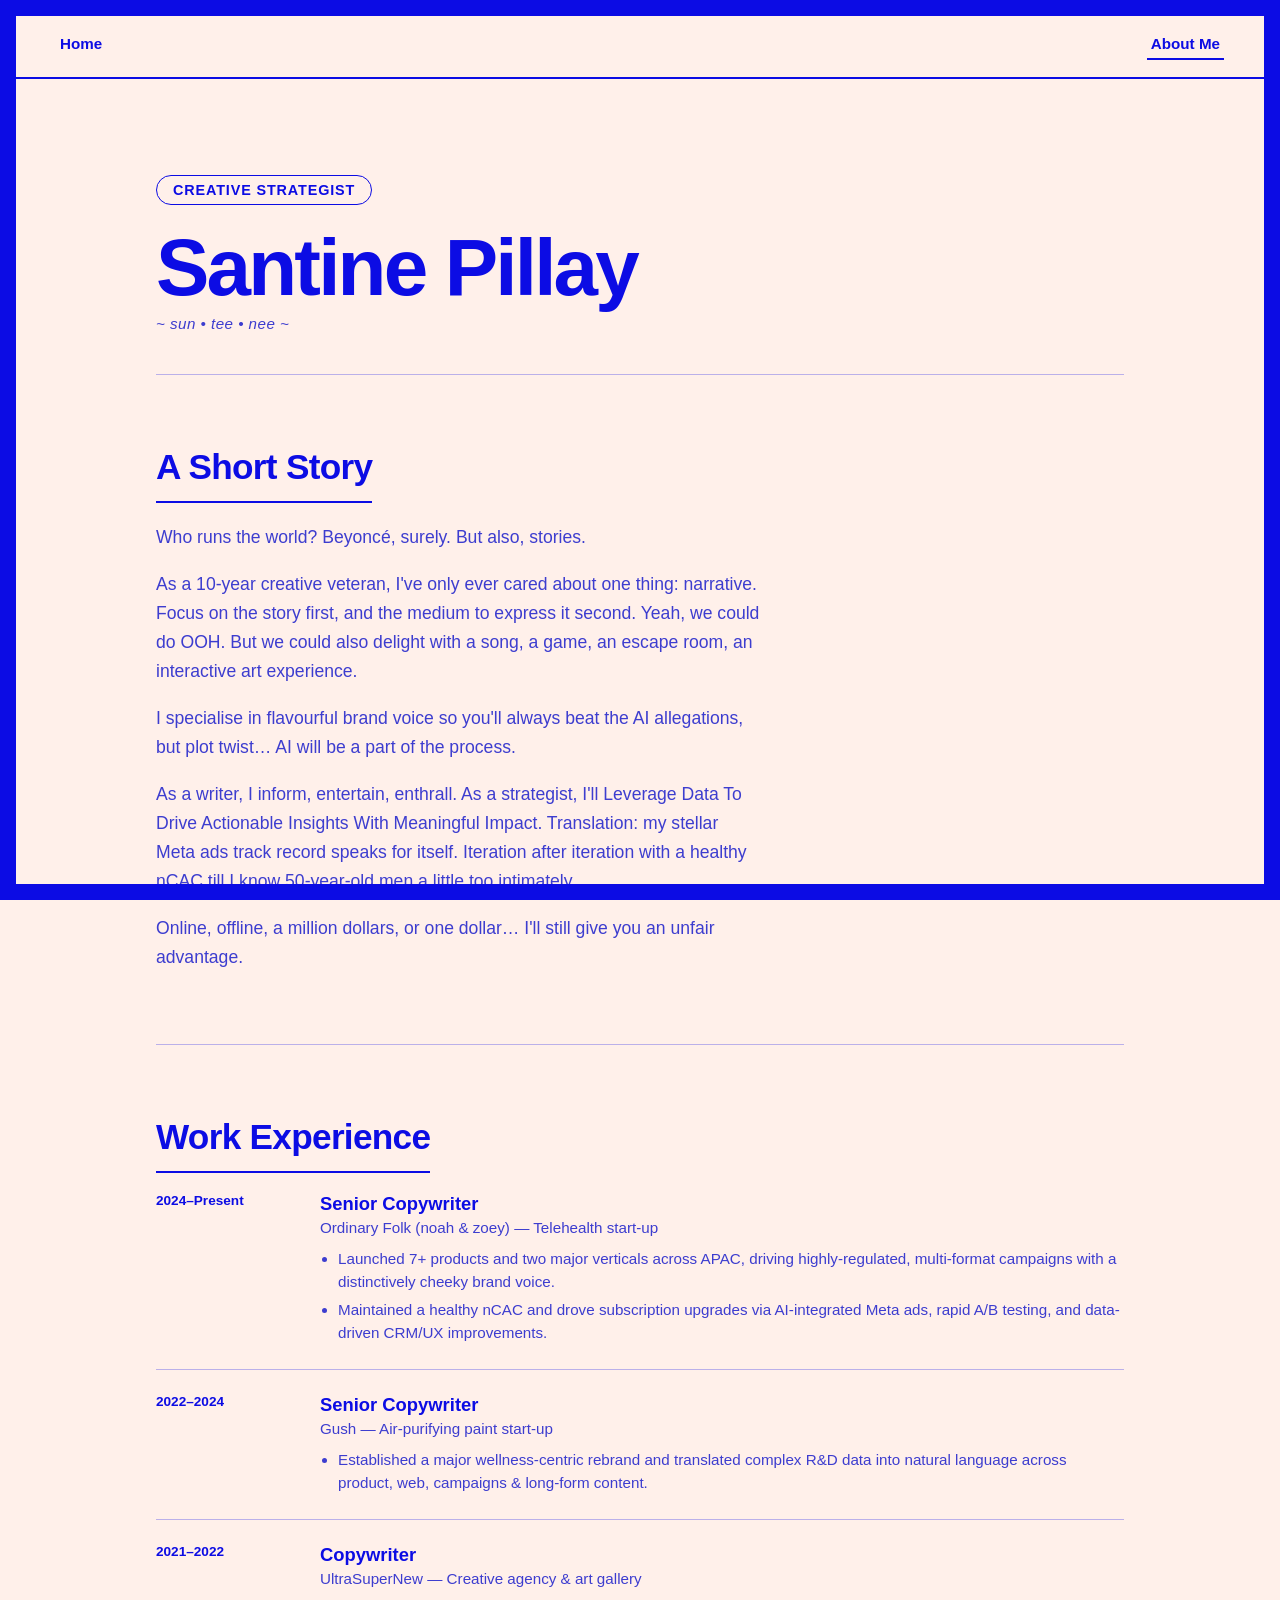
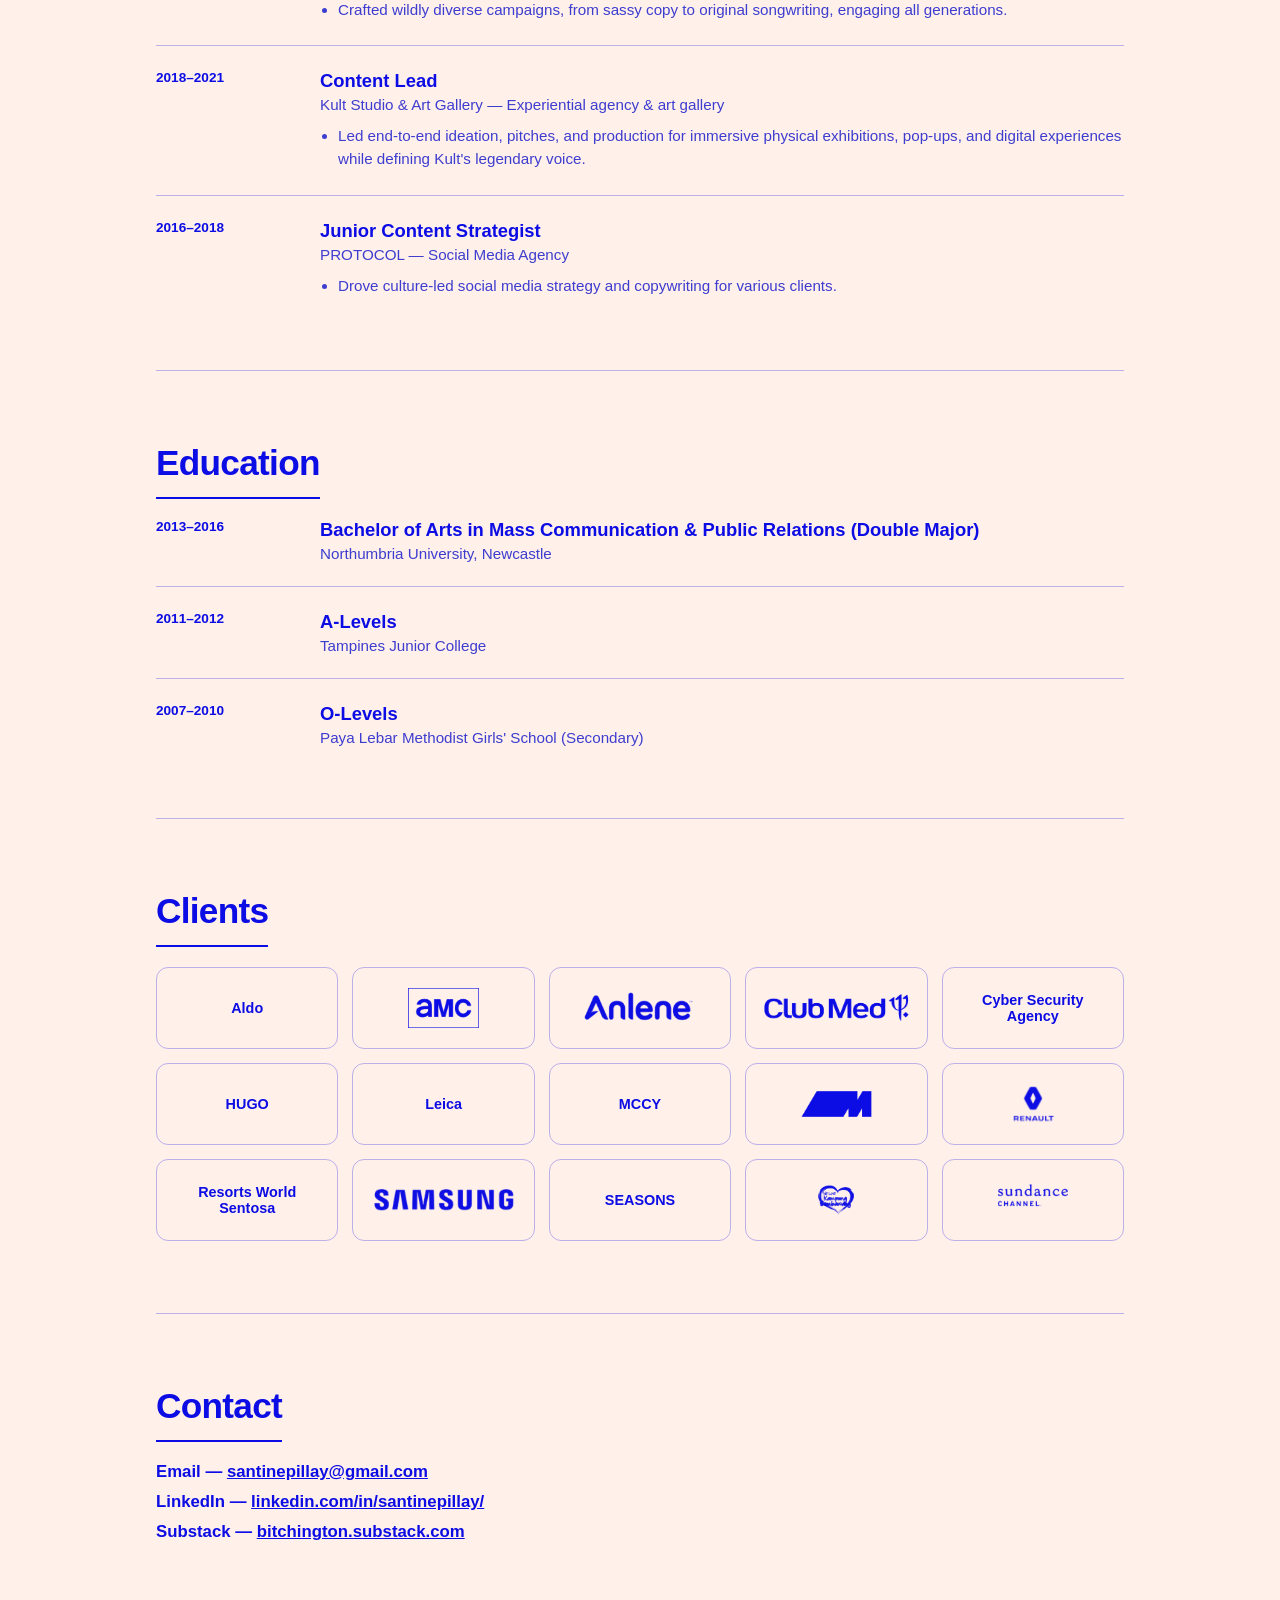
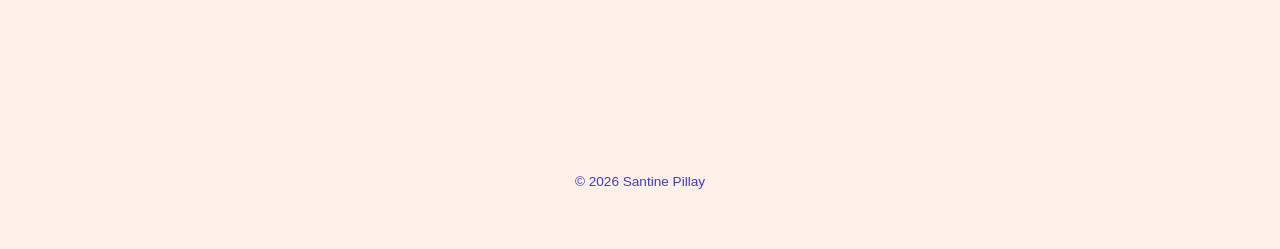
==== about.html @ be1c5212 "Initial commit — Santine Pillay portfolio site" ====
<!doctype html>
<html lang="en">
<head>
  <meta charset="UTF-8" />
  <meta name="viewport" content="width=device-width, initial-scale=1.0" />
  <title>About — Santine Pillay</title>
  <link rel="preconnect" href="https://api.fontshare.com" />
  <link rel="stylesheet" href="https://api.fontshare.com/v2/css?f[]=general-sans@400,500,600,700&display=swap" />
  <link rel="stylesheet" href="css/style.css" />
</head>
<body>

  <div class="page-frame" aria-hidden="true"></div>

  <nav class="nav">
    <a href="index.html" class="nav__name">Home</a>
    <ul class="nav__links">
      <li><a href="about.html" aria-current="page">About Me</a></li>
    </ul>
  </nav>

  <main>

    <section class="hero" style="padding-bottom: 20px;">
      <span class="hero__role" data-site-role>Creative Strategist</span>
      <h1 class="hero__name">
        <span data-site-name>Santine Pillay</span>
      </h1>
      <span class="hero__pronunciation" data-site-pronunciation>~ sun • tee • nee ~</span>
    </section>

    <section>
      <h2 class="section-title">A Short Story</h2>
      <div class="about-bio" id="about-bio"></div>
    </section>

    <section>
      <h2 class="section-title">Work Experience</h2>
      <div class="work-experience" id="work-experience"></div>
    </section>

    <section>
      <h2 class="section-title">Education</h2>
      <div class="education" id="education"></div>
    </section>

    <section>
      <h2 class="section-title">Clients</h2>
      <div class="clients" id="clients"></div>
    </section>

    <section style="border-bottom: none;">
      <h2 class="section-title">Contact</h2>
      <ul class="contact-list" id="contact-list"></ul>
    </section>

  </main>

  <footer>© 2026 Santine Pillay</footer>

  <script src="js/data.js"></script>
  <script src="js/main.js"></script>
</body>
</html>
---- css/style.css ----
/* ============================================================
   DESIGN TOKENS
   ============================================================ */
:root {
  --bg: #fff0ea;
  --wave: #0c0ce4;
  --ink: #0c0ce4;
  --ink-soft: #3d3dcf;
  --panel-border: rgba(12, 12, 228, 0.28);
  --radius: 16px;
  --max-w: 1080px;
  --frame: 16px;
  --font: "General Sans", "Helvetica Neue", Arial, "Segoe UI", sans-serif;
}

/* Free stand-in for PP Neue Montreal (a paid Pangram Pangram font we're not
   licensing). General Sans is free, from the same geometric-grotesk family,
   and reads almost identically at body/heading sizes. Loaded via Fontshare's
   free font CDN below — swap for the real thing later if you buy a license:
   drop the .woff2 files in assets/fonts/, add @font-face rules, and change
   the --font token above back to "PP Neue Montreal". */

* {
  box-sizing: border-box;
}

html {
  scroll-behavior: smooth;
}

body {
  margin: 0;
  font-family: var(--font);
  color: var(--ink-soft);
  background: var(--bg);
  min-height: 100vh;
}

a {
  color: inherit;
}

img,
video {
  max-width: 100%;
  display: block;
}

/* ============================================================
   PAGE FRAME — a fixed blue border around the whole viewport,
   echoing the bordered-card look of the CV. Stays put while the
   page scrolls beneath it. No background animation anymore — flat
   cream, matching the CV exactly.
   ============================================================ */
.page-frame {
  position: fixed;
  inset: 0;
  z-index: 60;
  pointer-events: none;
  border: var(--frame) solid var(--wave);
}

/* ============================================================
   NAV
   ============================================================ */
.nav {
  position: sticky;
  top: 0;
  z-index: 50;
  display: flex;
  align-items: center;
  justify-content: space-between;
  /* Slightly more top padding than bottom — visually centers the
     text, which otherwise reads as sitting too high in the bar. */
  padding: 27px clamp(20px, 5vw, 56px) 17px;
  background: var(--bg);
  border-bottom: 2px solid var(--wave);
}

/* "Home" (left) now uses the exact same treatment as the "About Me"
   link (right) — same weight/size/padding/hover underline — since
   they're functionally two equal nav links, not a logo + a link.
   Matching the padding is also what fixes the vertical alignment:
   without it, "Home" sat higher than "About Me" in the bar. */
.nav__name,
.nav__links a {
  text-decoration: none;
  font-weight: 600;
  font-size: 0.95rem;
  color: var(--ink);
  padding: 8px 4px;
  position: relative;
}

.nav__links {
  display: flex;
  gap: clamp(16px, 3vw, 32px);
  list-style: none;
  margin: 0;
  padding: 0;
}

.nav__name::after,
.nav__links a::after {
  content: "";
  position: absolute;
  left: 0;
  bottom: 0;
  height: 2px;
  width: 0;
  background: var(--wave);
  transition: width 0.25s ease;
}

.nav__name:hover::after,
.nav__name[aria-current="page"]::after,
.nav__links a:hover::after,
.nav__links a[aria-current="page"]::after {
  width: 100%;
}

/* ============================================================
   LAYOUT SHELLS
   ============================================================ */
main {
  max-width: var(--max-w);
  margin: 0 auto;
  padding: 0 clamp(20px, 5vw, 56px) 120px;
}

section {
  padding: 72px 0;
  border-bottom: 1px solid var(--panel-border);
}

section:last-of-type {
  border-bottom: none;
}

.section-label {
  display: block;
  font-size: 0.78rem;
  font-weight: 700;
  letter-spacing: 0.08em;
  text-transform: uppercase;
  color: var(--wave);
  margin-bottom: 14px;
}

.section-title {
  display: inline-block;
  font-size: clamp(1.6rem, 3.4vw, 2.2rem);
  color: var(--ink);
  margin: 0 0 20px;
  padding-bottom: 14px;
  letter-spacing: -0.02em;
  border-bottom: 2px solid var(--wave);
}

.section-sub {
  color: var(--ink-soft);
  font-size: 1rem;
  max-width: 56ch;
  margin: 0 0 36px;
}

/* ============================================================
   HERO
   ============================================================ */
.hero {
  padding-top: 96px;
  padding-bottom: 64px;
}

.hero__name {
  font-size: clamp(2.6rem, 8vw, 5rem);
  font-weight: 800;
  letter-spacing: -0.035em;
  line-height: 1.02;
  color: var(--ink);
  margin: 0 0 6px;
}

.hero__role {
  display: inline-block;
  font-size: 0.9rem;
  font-weight: 700;
  letter-spacing: 0.06em;
  text-transform: uppercase;
  color: var(--wave);
  border: 1.5px solid var(--wave);
  border-radius: 999px;
  padding: 6px 16px;
  margin-bottom: 22px;
}

/* Tiny, quiet — sits right under the name, not competing with it */
.hero__pronunciation {
  display: block;
  font-size: 0.95rem;
  font-style: italic;
  font-weight: 500;
  letter-spacing: 0.03em;
  color: var(--ink-soft);
  margin: 0 0 22px;
}

.hero__bio {
  font-size: clamp(1.05rem, 2vw, 1.3rem);
  max-width: 52ch;
  color: var(--ink-soft);
  line-height: 1.5;
}

.hero__aka {
  font-size: 0.95rem;
  font-style: italic;
  max-width: 52ch;
  color: var(--ink-soft);
  line-height: 1.5;
  margin-top: 14px;
}

.hero__actions {
  display: flex;
  flex-wrap: wrap;
  align-items: center;
  gap: 16px;
  margin-top: 34px;
}

.btn {
  font-family: inherit;
  font-size: 1rem;
  font-weight: 700;
  text-decoration: none;
  padding: 15px 28px;
  border-radius: 999px;
  cursor: pointer;
  display: inline-flex;
  align-items: center;
  gap: 8px;
  transition: transform 0.15s ease, box-shadow 0.15s ease;
}

.btn:hover {
  transform: translateY(-2px);
}

.btn--solid {
  background: var(--wave);
  color: #fff;
  border: none;
}

.btn--solid:hover {
  box-shadow: 0 10px 24px rgba(12, 12, 228, 0.28);
}

.btn--ghost {
  background: transparent;
  color: var(--ink);
  border: 1.5px solid var(--wave);
}

.btn--ghost:hover {
  background: rgba(12, 12, 228, 0.06);
}

.scroll-chevron {
  display: inline-block;
  font-size: 1.2rem;
  line-height: 1;
  animation: scroll-bounce 1.6s ease-in-out infinite;
}

@keyframes scroll-bounce {
  0%, 100% { transform: translateY(0); }
  50% { transform: translateY(5px); }
}

/* ============================================================
   PROJECT CARDS (top 3)
   ============================================================ */
.cards {
  display: grid;
  grid-template-columns: repeat(3, 1fr);
  gap: 20px;
}

@media (max-width: 820px) {
  .cards {
    grid-template-columns: 1fr;
  }
}

.card {
  background: transparent;
  border: none;
  border-radius: 0;
  overflow: hidden;
  cursor: pointer;
  text-align: left;
  padding: 0;
  font-family: inherit;
  transition: transform 0.2s ease;
}

.card:hover {
  transform: translateY(-4px);
}

.card__media {
  aspect-ratio: 4 / 3;
}

.card__body {
  padding: 18px 20px 22px;
}

.card__tag {
  font-size: 0.72rem;
  font-weight: 700;
  letter-spacing: 0.06em;
  text-transform: uppercase;
  color: var(--wave);
  display: block;
  margin-bottom: 8px;
}

.card__title {
  font-size: 1.1rem;
  font-weight: 700;
  color: var(--ink);
  margin: 0;
  letter-spacing: -0.01em;
}

/* Real images (once swapped in for a placeholder) sit inside
   whatever container they're in — .card__media, .proj__hero, or a
   .proj__media-grid cell — without ever cropping. contain (not
   cover) means the full image always shows, letterboxed on the
   page's own background when its aspect ratio doesn't match. */
.media-fill {
  width: 100%;
  height: 100%;
  object-fit: contain;
  display: block;
}

/* ============================================================
   PLACEHOLDER MEDIA TILES
   ============================================================ */
.placeholder {
  width: 100%;
  height: 100%;
  min-height: 90px;
  display: flex;
  align-items: center;
  justify-content: center;
  text-align: center;
  padding: 10px;
  font-size: 0.78rem;
  font-weight: 600;
  color: var(--wave);
  background:
    repeating-linear-gradient(
      135deg,
      rgba(12, 12, 228, 0.08),
      rgba(12, 12, 228, 0.08) 10px,
      rgba(12, 12, 228, 0.03) 10px,
      rgba(12, 12, 228, 0.03) 20px
    );
  border: 1.5px dashed var(--panel-border);
  border-radius: 10px;
}

.placeholder::before {
  content: attr(data-icon) " " attr(data-label);
}

/* ============================================================
   RANDOMISER PANELS
   ============================================================ */
.randomiser {
  background: transparent;
  border: none;
  border-radius: 0;
  padding: 0;
}

.length-toggle-row {
  display: flex;
  flex-direction: column;
  align-items: flex-start;
  gap: 10px;
  margin-bottom: 24px;
}

.length-toggle-label {
  font-size: 0.85rem;
  font-weight: 700;
  letter-spacing: 0.04em;
  text-transform: uppercase;
  color: var(--ink);
}

/* Segmented toggle switch — a sliding thumb behind two text labels,
   rather than two separate pill buttons, so "pick one of two" reads
   as a single control instead of two competing buttons. */
.toggle-switch {
  position: relative;
  display: inline-flex;
  align-items: center;
  width: 300px;
  height: 44px;
  padding: 3px;
  border: 1.5px solid var(--wave);
  border-radius: 999px;
  background: transparent;
  cursor: pointer;
  font-family: inherit;
}

.toggle-switch__thumb {
  position: absolute;
  top: 3px;
  left: 3px;
  width: calc(50% - 3px);
  height: calc(100% - 6px);
  background: var(--wave);
  border-radius: 999px;
  transition: transform 0.25s ease;
}

.toggle-switch.is-short .toggle-switch__thumb {
  transform: translateX(100%);
}

.toggle-switch__option {
  position: relative;
  z-index: 1;
  flex: 1;
  text-align: center;
  font-size: 0.78rem;
  font-weight: 700;
  color: var(--ink);
  transition: color 0.2s ease;
  pointer-events: none;
  white-space: nowrap;
}

.toggle-switch:not(.is-short) .toggle-switch__option--long,
.toggle-switch.is-short .toggle-switch__option--short {
  color: #fff;
}

.randomise-btn {
  font-family: inherit;
  font-size: 1rem;
  font-weight: 700;
  padding: 16px 30px;
  border-radius: 999px;
  border: none;
  background: var(--wave);
  color: #fff;
  cursor: pointer;
  display: inline-flex;
  align-items: center;
  gap: 10px;
  transition: transform 0.15s ease, box-shadow 0.15s ease;
}

.randomise-btn:hover {
  transform: translateY(-2px);
  box-shadow: 0 10px 24px rgba(12, 12, 228, 0.28);
}

.randomise-btn:active {
  transform: translateY(0);
}

.randomise-btn .dice {
  display: inline-block;
  animation: none;
}

.randomise-btn.is-rolling .dice {
  animation: spin 0.5s ease;
}

@keyframes spin {
  to { transform: rotate(360deg); }
}

/* ============================================================
   PROJECT CARD — shared template (Headache / Hack / Hustle / Flex)
   Used both inside the top-3-projects modal and inline in the
   randomiser result panels.
   ============================================================ */
.proj {
  background: var(--bg);
  border: none;
  border-radius: 0;
  overflow: hidden;
}

.proj__hero {
  aspect-ratio: 16 / 9;
}

.proj__body {
  padding: clamp(22px, 4.5vw, 40px);
}

/* Client name, title, role — the first item in the copy column, so
   the media column (which starts at the same height) lines up with
   the client name rather than further down at "The Headache". */
.proj__header {
  display: flex;
  flex-direction: column;
  gap: 6px;
}

.proj__tag {
  font-size: 0.75rem;
  font-weight: 700;
  letter-spacing: 0.06em;
  text-transform: uppercase;
  color: var(--wave);
}

.proj__title {
  font-size: clamp(1.3rem, 2.8vw, 1.7rem);
  color: var(--ink);
  margin: 0;
  letter-spacing: -0.02em;
}

.proj__role {
  margin: 0;
  font-size: 0.92rem;
  font-weight: 600;
  color: var(--ink-soft);
}

/* One shared copy column + one shared media column running
   alongside each other, instead of splitting every single section
   into its own little two-up block. Media stacks neatly in its own
   lane, sized to its own natural shape — big, but never full-bleed.
   Falls back to a single text column when a project has no media
   at all, and stacks copy-above-media on mobile either way. */
.proj__columns {
  display: grid;
  grid-template-columns: minmax(0, 1fr) minmax(0, 1fr);
  gap: 8px 40px;
  align-items: start;
}

.proj__columns--text-only {
  grid-template-columns: 1fr;
}

@media (max-width: 780px) {
  .proj__columns {
    grid-template-columns: 1fr;
  }
}

.proj__copy-col {
  display: flex;
  flex-direction: column;
  gap: 22px;
}

.proj__block:last-child {
  margin-bottom: 0;
}

.proj__section-title {
  font-size: 0.78rem;
  font-weight: 800;
  letter-spacing: 0.08em;
  text-transform: uppercase;
  color: var(--wave);
  margin: 0 0 8px;
}

.proj__section-text {
  font-size: 1rem;
  line-height: 1.6;
  color: var(--ink-soft);
  margin: 0;
}

.proj__media-col {
  display: flex;
  flex-direction: column;
  gap: 18px;
}

.proj__media-item {
  width: 100%;
  border-radius: 8px;
  display: block;
}

/* Images keep their own natural aspect ratio at full column width
   (no forced box, so nothing is ever cropped) instead of the fixed
   height + object-fit used for thumbnails elsewhere on the site.
   Applies in both columns — including the copy-filler image, which
   sits at the bottom of the copy column, not the media column. */
.proj__media-col img.proj__media-item,
.proj__copy-filler.proj__media-item {
  height: auto;
  object-fit: initial;
}

.proj__media-col .placeholder.proj__media-item {
  aspect-ratio: 4 / 3;
}

/* Optional full-width breakout gallery (project.extraGallery) — a
   side-by-side pair spanning the whole card, for when a project's
   media column runs longer than its copy and leaves the left side
   empty. Not part of the normal two-column flow. Falls back to a
   single full-width image when there's only one item left over. */
.proj__extra-gallery {
  display: grid;
  grid-template-columns: 1fr 1fr;
  gap: 18px;
  margin-top: 28px;
}

.proj__extra-gallery--single {
  grid-template-columns: 1fr;
}

.proj__extra-gallery img.proj__media-item {
  width: 100%;
  height: 100%;
  aspect-ratio: 4 / 3;
  object-fit: contain;
  border-radius: 8px;
}

.proj__extra-gallery--single img.proj__media-item {
  aspect-ratio: 16 / 9;
}

@media (max-width: 560px) {
  .proj__extra-gallery {
    grid-template-columns: 1fr;
  }
}

/* Real video's poster tile — an actual thumbnail with a play button,
   not a generic placeholder box, so it reads as real content even
   before the lightbox loads the live player. Starts at 16:9 (so it
   doesn't flash empty while the thumbnail loads) but a script in
   main.js resizes it to the thumbnail's real dimensions once loaded
   — a vertical video gets a vertical tile, not a cropped-down 16:9
   sliver. object-fit: contain means it's never cropped either way. */
.video-tile {
  position: relative;
  width: 100%;
  aspect-ratio: 16 / 9;
  background: var(--ink);
  border-radius: 8px;
  overflow: hidden;
}

.video-tile__thumb {
  width: 100%;
  height: 100%;
  object-fit: contain;
  display: block;
}

.video-tile__play {
  position: absolute;
  top: 50%;
  left: 50%;
  transform: translate(-50%, -50%);
  width: 60px;
  height: 60px;
  border-radius: 50%;
  background: rgba(12, 12, 26, 0.6);
  color: #fff;
  font-size: 1.3rem;
  display: flex;
  align-items: center;
  justify-content: center;
  pointer-events: none;
}

/* Any tile with real media behind it — clicking enlarges it */
.is-clickable {
  cursor: pointer;
  transition: opacity 0.15s ease;
}

.is-clickable:hover {
  opacity: 0.85;
}

/* ============================================================
   SOCIAL POST — result of the "Jive" randomiser. A single post is
   one image/video shown reasonably large; a campaign post is every
   image in that campaign folder shown together as a tidy grid.
   ============================================================ */
.social-post__label {
  font-size: 0.78rem;
  font-weight: 800;
  letter-spacing: 0.08em;
  text-transform: uppercase;
  color: var(--wave);
  margin: 0 0 14px;
}

.social-post__text {
  font-size: 1rem;
  line-height: 1.6;
  color: var(--ink);
  margin: 0 0 20px;
}

.social-post__single {
  max-width: 420px;
}

.social-post__single .proj__media-item,
.social-post__single .media-fill,
.social-post__single .video-tile {
  width: 100%;
  height: auto;
  border-radius: 8px;
}

.social-post__grid {
  display: grid;
  grid-template-columns: repeat(auto-fit, minmax(160px, 1fr));
  gap: 14px;
}

.social-post__grid .social-post__item {
  width: 100%;
  border-radius: 8px;
}

.social-post__grid img.social-post__item {
  height: auto;
}

.social-post__grid .placeholder.social-post__item {
  aspect-ratio: 4 / 3;
}

/* ============================================================
   REALWORLD POST — result of the "Boogie" randomiser. Reads as a
   proper gallery instead of a grid of equal tiles: the key visual
   (first image) shown large, with the rest as thumbnails below it.
   When a video is also present, the gallery moves to the left and
   the video(s) sit alongside it on the right.
   ============================================================ */
.realworld-post__media {
  max-width: 648px;
}

.realworld-post__split {
  display: grid;
  grid-template-columns: minmax(0, 1fr) minmax(0, 1fr);
  gap: 28px;
  align-items: start;
  max-width: none;
}

@media (max-width: 780px) {
  .realworld-post__split {
    grid-template-columns: 1fr;
  }
}

.realworld-post__gallery {
  display: flex;
  flex-direction: column;
  gap: 14px;
}

.realworld-post__kv {
  width: 100%;
  height: auto;
  border-radius: 8px;
  display: block;
}

.realworld-post__thumbs {
  display: grid;
  grid-template-columns: repeat(auto-fill, minmax(90px, 1fr));
  gap: 10px;
}

.realworld-post__thumbs .realworld-post__item {
  width: 100%;
  height: 100%;
  aspect-ratio: 1 / 1;
  object-fit: cover;
  border-radius: 6px;
}

.realworld-post__video-col {
  display: flex;
  flex-direction: column;
  gap: 16px;
}

.realworld-post__video-col .realworld-post__item {
  width: 100%;
  border-radius: 8px;
}

/* The actual embedded player (YouTube/Vimeo) — only ever rendered
   inside the lightbox, on demand. */
.video-embed iframe {
  width: 100%;
  height: 100%;
  display: block;
  border: 0;
}

/* ============================================================
   INLINE RANDOMISER RESULT — replaces the old pop-up behaviour;
   the picked project renders directly inside its section.
   ============================================================ */
.randomiser__result {
  display: none;
}

.randomiser__result.is-visible {
  display: block;
  margin-top: 28px;
  margin-bottom: 44px;
  animation: resultIn 0.4s ease;
}

/* Constrained + scrollable variant (writing randomiser) — compact
   enough that the "Shuffle again" button stays visible right below
   it, but wide, and tall enough to be worth scrolling through a
   longer article without feeling cramped. Easy to abandon mid-read:
   scrolling here never touches the page scroll, so the button never
   drifts out of reach. */
.randomiser__result--scroll.is-visible {
  max-height: 480px;
  overflow-y: auto;
  overscroll-behavior: contain;
  border: 1.5px solid var(--panel-border);
  border-radius: var(--radius);
  padding: 32px;
  background: rgba(255, 255, 255, 0.35);
}

.randomiser__result--scroll.is-visible::-webkit-scrollbar {
  width: 8px;
}

.randomiser__result--scroll.is-visible::-webkit-scrollbar-thumb {
  background: var(--panel-border);
  border-radius: 999px;
}

/* Socials gets a taller cap than the writing box — measured against
   every real post's natural height, 650px comfortably fits ~98% of
   them without scrolling at all, so the scrollbar only ever kicks in
   for the rare unusually-tall asset instead of on nearly every post. */
.randomiser__result--scroll-tall.is-visible {
  max-height: 650px;
}

/* ---- Content writing article (real blog post, hosted locally) ---- */
.content-article__title {
  font-size: 1.3rem;
  font-weight: 700;
  color: var(--ink);
  margin: 0 0 20px;
}

.content-article__attribution {
  font-size: 0.85rem;
  font-style: italic;
  color: var(--ink-soft);
  margin: 0 0 20px;
}

.content-article__attribution a {
  color: var(--wave);
  text-decoration: underline;
}

.content-article__heading {
  font-size: 1rem;
  font-weight: 700;
  color: var(--ink);
  margin: 28px 0 8px;
}

.content-article__heading:first-of-type {
  margin-top: 0;
}

.content-article__paragraph {
  font-size: 0.98rem;
  line-height: 1.7;
  color: var(--ink-soft);
  margin: 0 0 16px;
}

/* Inline images sit at their real position in the article, sized
   like a normal blog image — not stretched full-bleed, not cropped. */
.content-article__inline-image {
  display: block;
  max-width: 100%;
  height: auto;
  border-radius: 8px;
  margin: 20px auto;
}

/* ---- Branded experience image carousel (write-up, then gallery
   with prev/next — one image visible at a time) ---- */
.img-carousel {
  margin-top: 24px;
}

.img-carousel__viewport {
  width: 100%;
  border-radius: 10px;
  overflow: hidden;
  background: rgba(12, 12, 228, 0.05);
}

.img-carousel__img {
  width: 100%;
  height: auto;
  max-height: 420px;
  object-fit: contain;
  display: block;
  margin: 0 auto;
}

.img-carousel__controls {
  display: flex;
  align-items: center;
  justify-content: center;
  gap: 20px;
  margin-top: 14px;
}

.img-carousel__arrow {
  width: 36px;
  height: 36px;
  border-radius: 50%;
  border: 1.5px solid var(--wave);
  background: transparent;
  color: var(--wave);
  font-size: 1.1rem;
  cursor: pointer;
  display: flex;
  align-items: center;
  justify-content: center;
  transition: background 0.15s ease, color 0.15s ease;
}

.img-carousel__arrow:hover {
  background: var(--wave);
  color: #fff;
}

.img-carousel__counter {
  font-size: 0.85rem;
  font-weight: 700;
  color: var(--ink-soft);
  min-width: 48px;
  text-align: center;
}

/* ---- Colour slideshow (Gush colour descriptions) — the colour photo
   on one side, the name + copy large and readable on the other. The
   copy is the actual point of this piece, so it gets top billing,
   not the photo. ---- */
.colour-slideshow {
  margin-top: 24px;
}

.colour-slideshow__stage {
  display: grid;
  grid-template-columns: minmax(0, 1fr) minmax(0, 1fr);
  gap: 32px;
  align-items: center;
}

@media (max-width: 640px) {
  .colour-slideshow__stage {
    grid-template-columns: 1fr;
  }
}

.colour-slideshow__image {
  width: 100%;
  height: auto;
  aspect-ratio: 4 / 3;
  object-fit: cover;
  border-radius: 10px;
  display: block;
}

.colour-slideshow__text-col {
  display: flex;
  flex-direction: column;
  gap: 10px;
}

.colour-slideshow__name {
  font-size: clamp(1.6rem, 3vw, 2.1rem);
  font-weight: 700;
  color: var(--ink);
  margin: 0;
  letter-spacing: -0.01em;
}

.colour-slideshow__description {
  font-size: 1.15rem;
  line-height: 1.6;
  color: var(--ink-soft);
  margin: 0;
}

@keyframes resultIn {
  from { opacity: 0; transform: translateY(14px); }
  to { opacity: 1; transform: translateY(0); }
}

/* ============================================================
   MODAL — used only for the Top 3 Projects cards
   ============================================================ */
.modal-backdrop {
  position: fixed;
  inset: 0;
  background: rgba(12, 12, 26, 0.4);
  backdrop-filter: blur(4px);
  z-index: 100;
  display: flex;
  align-items: flex-start;
  justify-content: center;
  padding: clamp(0px, 4vw, 40px) clamp(0px, 4vw, 20px);
  opacity: 0;
  pointer-events: none;
  transition: opacity 0.25s ease;
  overflow-y: auto;
}

.modal-backdrop.is-open {
  opacity: 1;
  pointer-events: auto;
}

.modal {
  width: 100%;
  max-width: 980px;
  margin: 0 auto;
  position: relative;
  transform: translateY(24px);
  transition: transform 0.25s ease;
  box-shadow: 0 30px 80px rgba(12, 12, 26, 0.25);
}

.modal-backdrop.is-open .modal {
  transform: translateY(0);
}

.modal__close {
  position: absolute;
  top: 18px;
  right: 18px;
  z-index: 5;
  width: 40px;
  height: 40px;
  border-radius: 50%;
  border: 1.5px solid var(--wave);
  background: var(--bg);
  color: var(--wave);
  font-size: 1.1rem;
  cursor: pointer;
  display: flex;
  align-items: center;
  justify-content: center;
}

/* ============================================================
   LIGHTBOX — enlarges any real image/video and lets you step
   through every asset in that project. Sits above the modal
   (higher z-index), so: open project -> tap a photo -> arrow
   through the gallery -> close lightbox lands back on the project
   card/modal -> close that lands back on the homepage.
   ============================================================ */
.lightbox {
  position: fixed;
  inset: 0;
  z-index: 200;
  display: flex;
  align-items: center;
  justify-content: center;
  background: rgba(12, 12, 26, 0.92);
  opacity: 0;
  pointer-events: none;
  transition: opacity 0.2s ease;
  padding: clamp(16px, 6vw, 80px);
}

.lightbox.is-open {
  opacity: 1;
  pointer-events: auto;
}

.lightbox__content {
  max-width: 100%;
  max-height: 100%;
  display: flex;
  align-items: center;
  justify-content: center;
}

.lightbox__img {
  max-width: 100%;
  max-height: 85vh;
  object-fit: contain;
  display: block;
  border-radius: 4px;
}

.lightbox__content .video-embed {
  width: min(88vw, 1200px);
  aspect-ratio: 16 / 9;
}

.lightbox__close {
  position: absolute;
  top: 20px;
  right: 20px;
  z-index: 5;
  width: 44px;
  height: 44px;
  border-radius: 50%;
  border: none;
  background: rgba(255, 255, 255, 0.15);
  color: #fff;
  font-size: 1.2rem;
  cursor: pointer;
  display: flex;
  align-items: center;
  justify-content: center;
  transition: background 0.15s ease;
}

.lightbox__close:hover {
  background: rgba(255, 255, 255, 0.28);
}

.lightbox__arrow {
  position: absolute;
  top: 50%;
  transform: translateY(-50%);
  z-index: 5;
  width: 52px;
  height: 52px;
  border-radius: 50%;
  border: none;
  background: rgba(255, 255, 255, 0.15);
  color: #fff;
  font-size: 1.8rem;
  line-height: 1;
  cursor: pointer;
  display: flex;
  align-items: center;
  justify-content: center;
  transition: background 0.15s ease, opacity 0.15s ease;
}

.lightbox__arrow:hover {
  background: rgba(255, 255, 255, 0.28);
}

.lightbox__arrow:disabled {
  opacity: 0.25;
  cursor: default;
  pointer-events: none;
}

.lightbox__arrow--prev {
  left: clamp(10px, 3vw, 30px);
}

.lightbox__arrow--next {
  right: clamp(10px, 3vw, 30px);
}

@media (max-width: 600px) {
  .lightbox__arrow {
    width: 42px;
    height: 42px;
    font-size: 1.5rem;
  }
}

/* ============================================================
   ABOUT PAGE
   ============================================================ */
.about-bio {
  display: flex;
  flex-direction: column;
  gap: 18px;
  max-width: 68ch;
}

.about-bio__paragraph {
  font-size: 1.1rem;
  line-height: 1.65;
  color: var(--ink-soft);
  margin: 0;
}

.job-entry,
.edu-entry {
  display: grid;
  grid-template-columns: 140px minmax(0, 1fr);
  gap: 24px;
  padding: 24px 0;
  border-bottom: 1px solid var(--panel-border);
}

.job-entry:first-child,
.edu-entry:first-child {
  padding-top: 0;
}

.job-entry:last-child,
.edu-entry:last-child {
  border-bottom: none;
  padding-bottom: 0;
}

.job-entry__years,
.edu-entry__years {
  font-size: 0.85rem;
  font-weight: 700;
  color: var(--wave);
  white-space: nowrap;
}

.job-entry__title,
.edu-entry__title {
  font-size: 1.15rem;
  font-weight: 700;
  color: var(--ink);
  margin: 0 0 4px;
}

.job-entry__company,
.edu-entry__school {
  font-size: 0.95rem;
  color: var(--ink-soft);
  margin: 0 0 12px;
}

.edu-entry__school {
  margin-bottom: 0;
}

.job-entry__bullets {
  margin: 0;
  padding-left: 18px;
  display: flex;
  flex-direction: column;
  gap: 6px;
}

.job-entry__bullets li {
  font-size: 0.95rem;
  line-height: 1.5;
  color: var(--ink-soft);
}

@media (max-width: 560px) {
  .job-entry,
  .edu-entry {
    grid-template-columns: 1fr;
    gap: 6px;
  }
}

.clients {
  display: grid;
  grid-template-columns: repeat(auto-fit, minmax(150px, 1fr));
  gap: 14px;
}

.client-chip {
  display: flex;
  align-items: center;
  justify-content: center;
  text-align: center;
  background: transparent;
  border: 1.5px solid var(--panel-border);
  border-radius: 12px;
  padding: 20px 16px;
  font-weight: 600;
  color: var(--ink);
  font-size: 0.9rem;
  min-height: 72px;
}

.client-chip img {
  max-width: 100%;
  max-height: 40px;
  object-fit: contain;
}

.contact-list {
  list-style: none;
  padding: 0;
  margin: 0;
  display: flex;
  flex-direction: column;
  gap: 10px;
  font-size: 1.05rem;
  font-weight: 600;
  color: var(--ink);
}

.contact-list a {
  color: var(--wave);
  text-decoration: underline;
}

/* ============================================================
   FOOTER
   ============================================================ */
footer {
  text-align: center;
  padding: 40px 20px 60px;
  font-size: 0.85rem;
  color: var(--ink-soft);
}
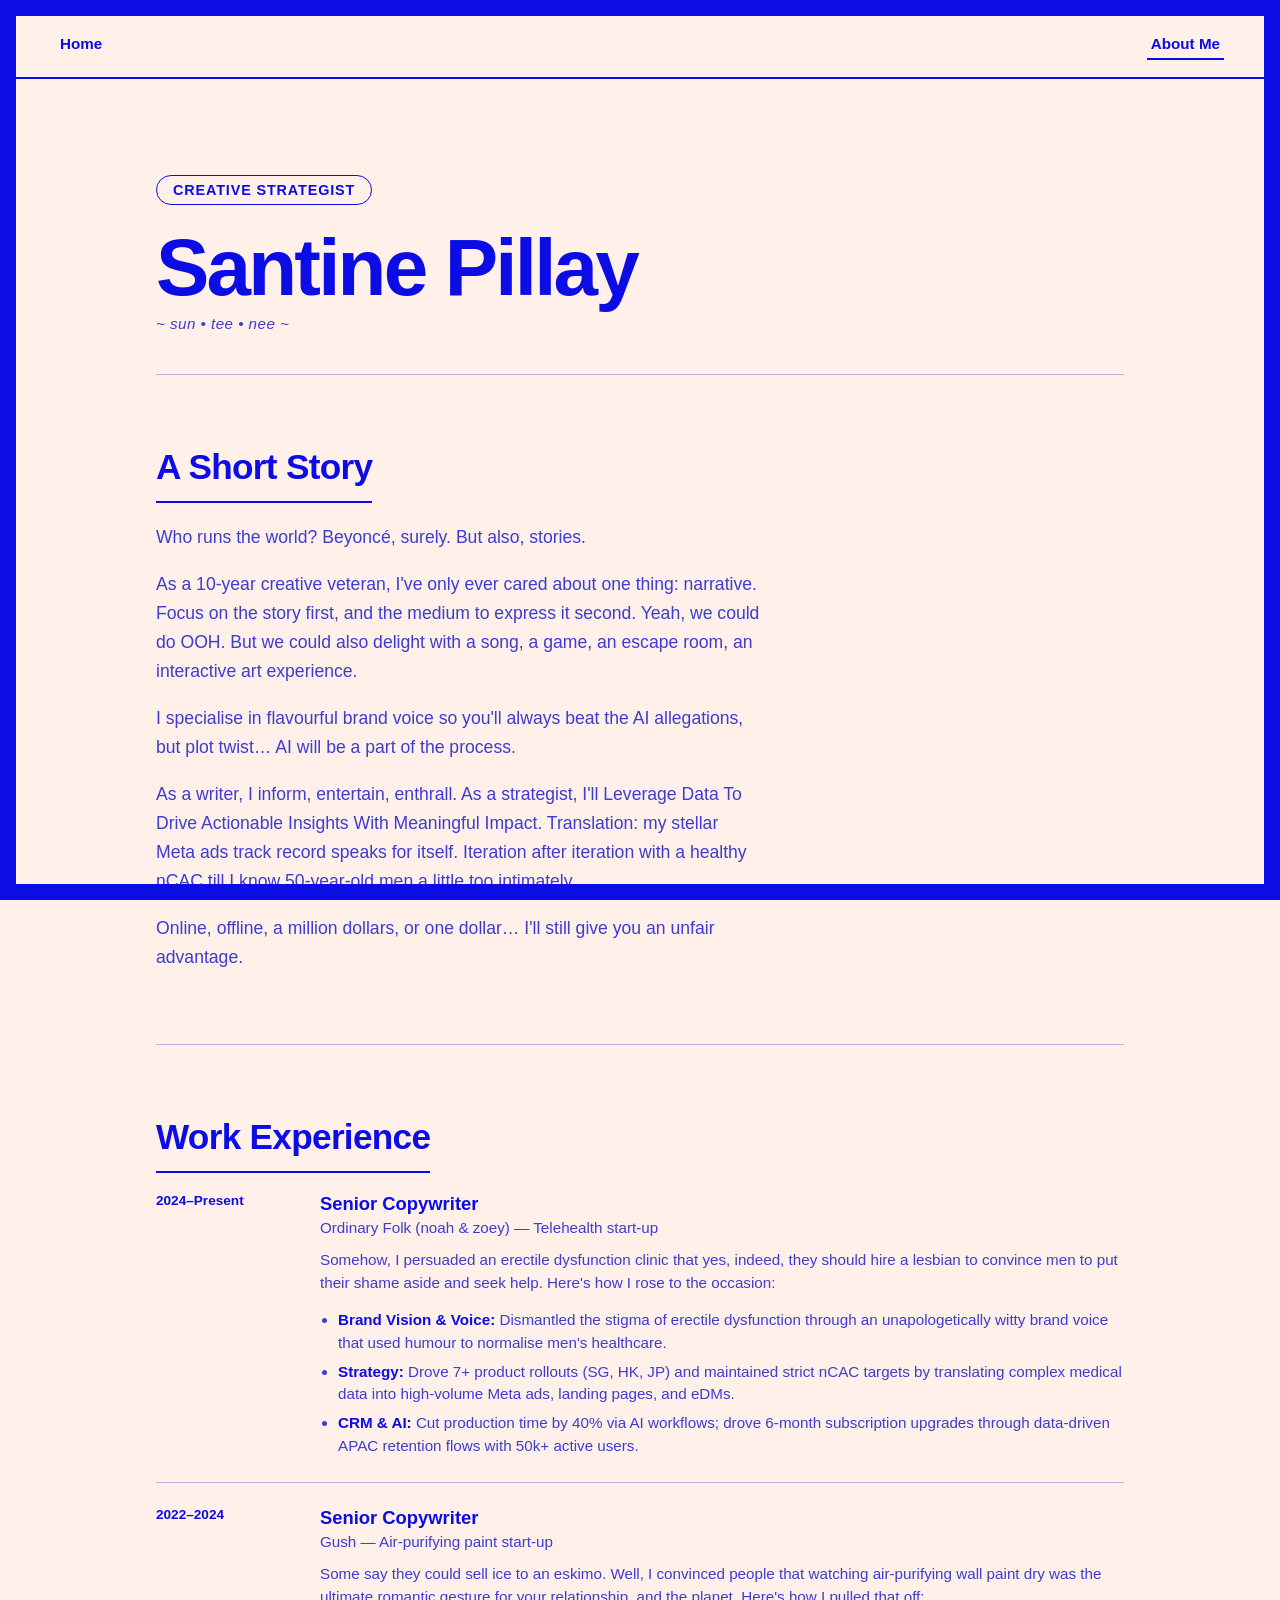
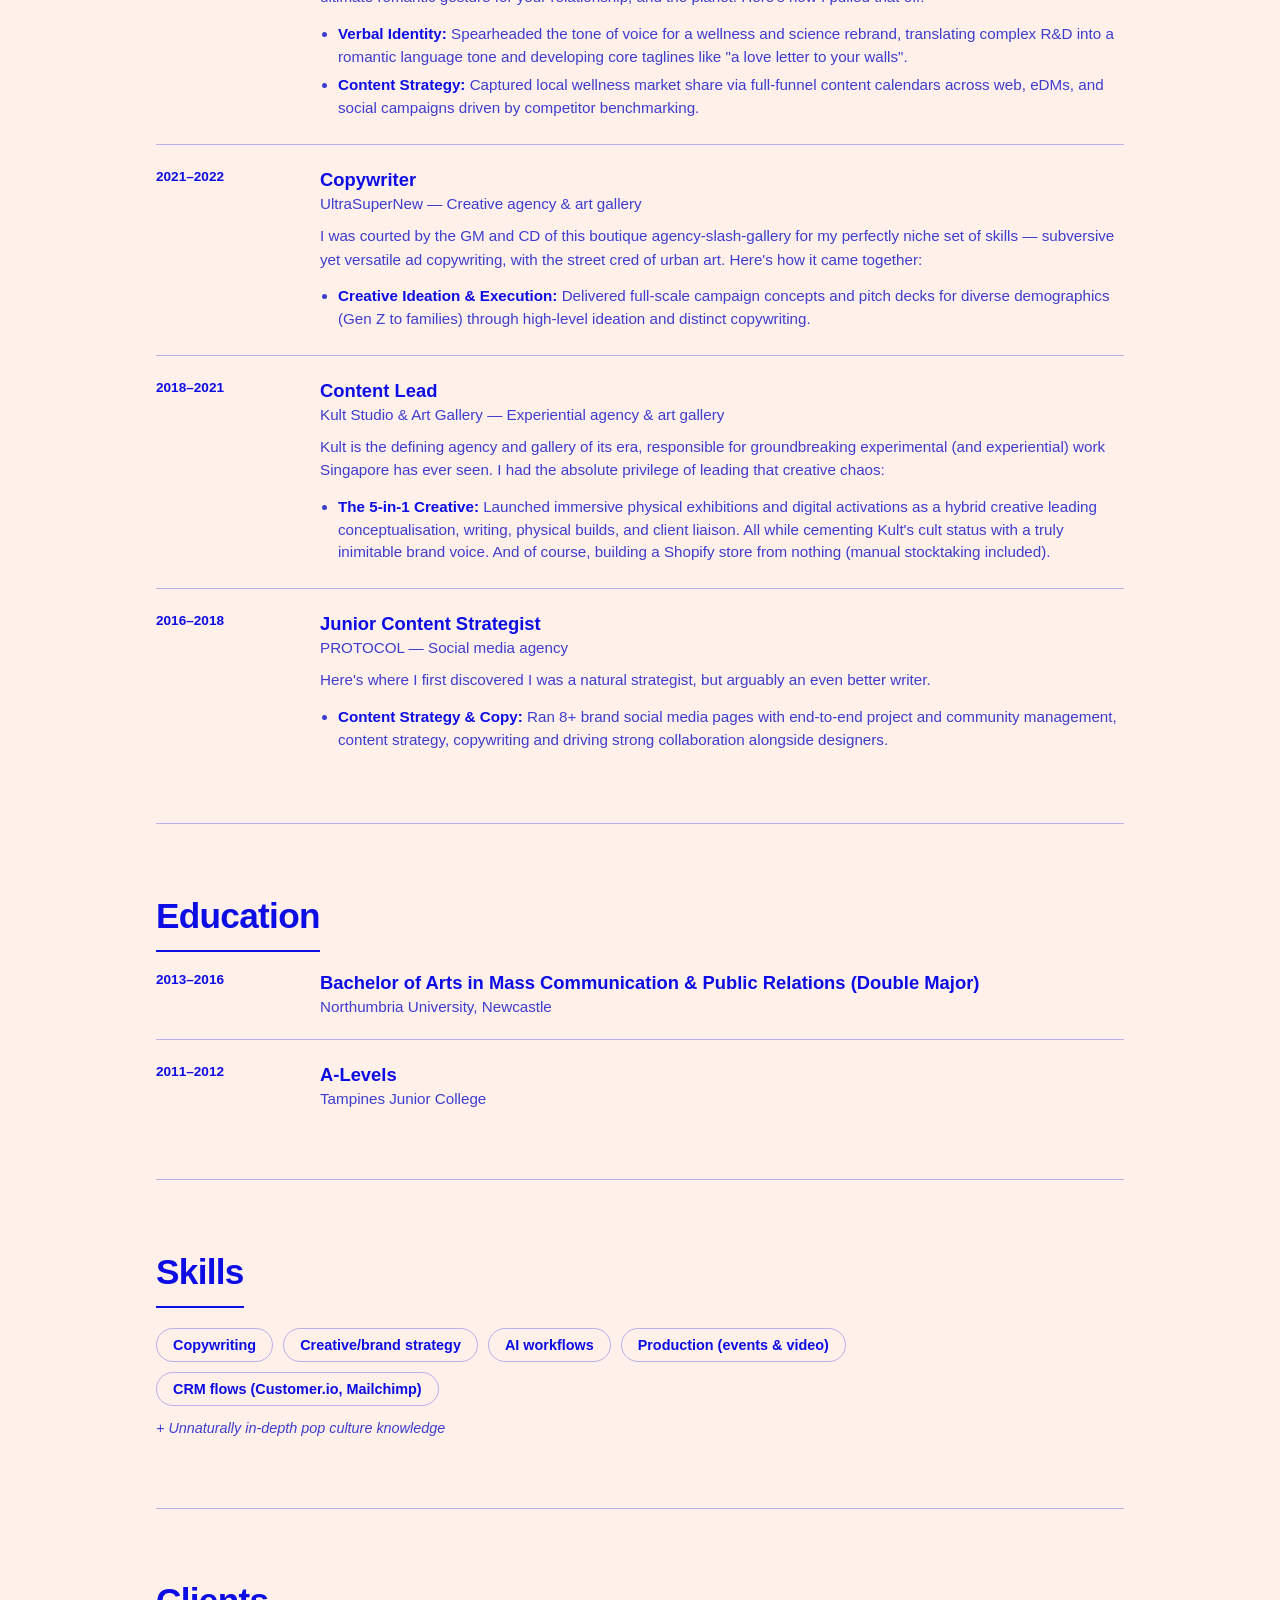
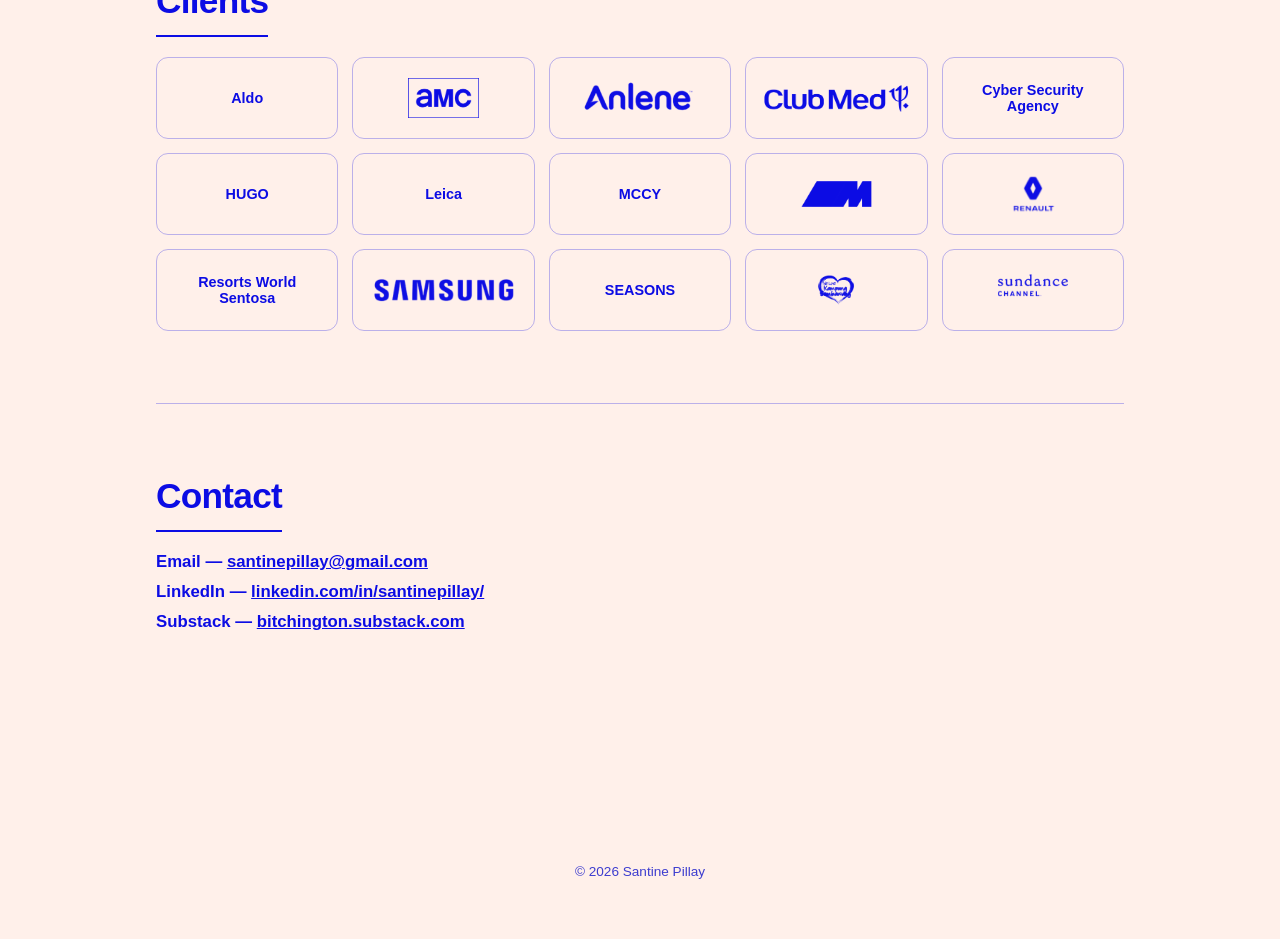
==== commit 6f06ec1b: "Compress writing carousel images, fix sandbox sizing, update About page - Convert oversized writing " ====
--- a/about.html
+++ b/about.html
@@ -45,6 +45,11 @@
     </section>
 
     <section>
+      <h2 class="section-title">Skills</h2>
+      <div class="skills" id="skills"></div>
+    </section>
+
+    <section>
       <h2 class="section-title">Clients</h2>
       <div class="clients" id="clients"></div>
     </section>
--- a/css/style.css
+++ b/css/style.css
@@ -868,12 +868,28 @@
   border-radius: 999px;
 }
 
-/* Socials gets a taller cap than the writing box — measured against
-   every real post's natural height, 650px comfortably fits ~98% of
-   them without scrolling at all, so the scrollbar only ever kicks in
-   for the rare unusually-tall asset instead of on nearly every post. */
+/* Socials — a genuinely FIXED height (not just a cap), sized to the
+   "standard" case: a single 4:5 image, which measures exactly 618px
+   with the label and padding. This is deliberately "height" and not
+   "max-height" — a max-height still lets the box shrink for smaller
+   assets, which moves the button around exactly as much as a box
+   that grows too tall. Fixed height means the button sits in the
+   exact same spot every single time, whether the asset is small or
+   at the 4:5 standard. A 9x16 or a big campaign grid naturally
+   exceeds this and scrolls, which is fine — that's the rare case. */
+.randomiser__result--scroll-social.is-visible {
+  height: 630px;
+  max-height: 630px;
+}
+
+/* Brand experience mode of the writing box — same fixed-height logic,
+   sized from measuring every real project (571–665px); Odyssey is the
+   tallest, so this comfortably fits all four with zero scrolling,
+   while shorter ones just leave breathing room instead of shrinking
+   the box and moving the button. */
 .randomiser__result--scroll-tall.is-visible {
-  max-height: 650px;
+  height: 680px;
+  max-height: 680px;
 }
 
 /* ---- Content writing article (real blog post, hosted locally) ---- */
@@ -1274,6 +1290,13 @@
   margin-bottom: 0;
 }
 
+.job-entry__intro {
+  font-size: 0.95rem;
+  line-height: 1.55;
+  color: var(--ink-soft);
+  margin: 0 0 14px;
+}
+
 .job-entry__bullets {
   margin: 0;
   padding-left: 18px;
@@ -1286,6 +1309,10 @@
   font-size: 0.95rem;
   line-height: 1.5;
   color: var(--ink-soft);
+}
+
+.job-entry__bullets li strong {
+  color: var(--ink);
 }
 
 @media (max-width: 560px) {
@@ -1294,6 +1321,31 @@
     grid-template-columns: 1fr;
     gap: 6px;
   }
+}
+
+.skills-list {
+  list-style: none;
+  margin: 0 0 14px;
+  padding: 0;
+  display: flex;
+  flex-wrap: wrap;
+  gap: 10px;
+}
+
+.skills-list li {
+  font-size: 0.9rem;
+  font-weight: 600;
+  color: var(--ink);
+  border: 1.5px solid var(--panel-border);
+  border-radius: 999px;
+  padding: 8px 16px;
+}
+
+.skills-aside {
+  font-size: 0.9rem;
+  font-style: italic;
+  color: var(--ink-soft);
+  margin: 0;
 }
 
 .clients {
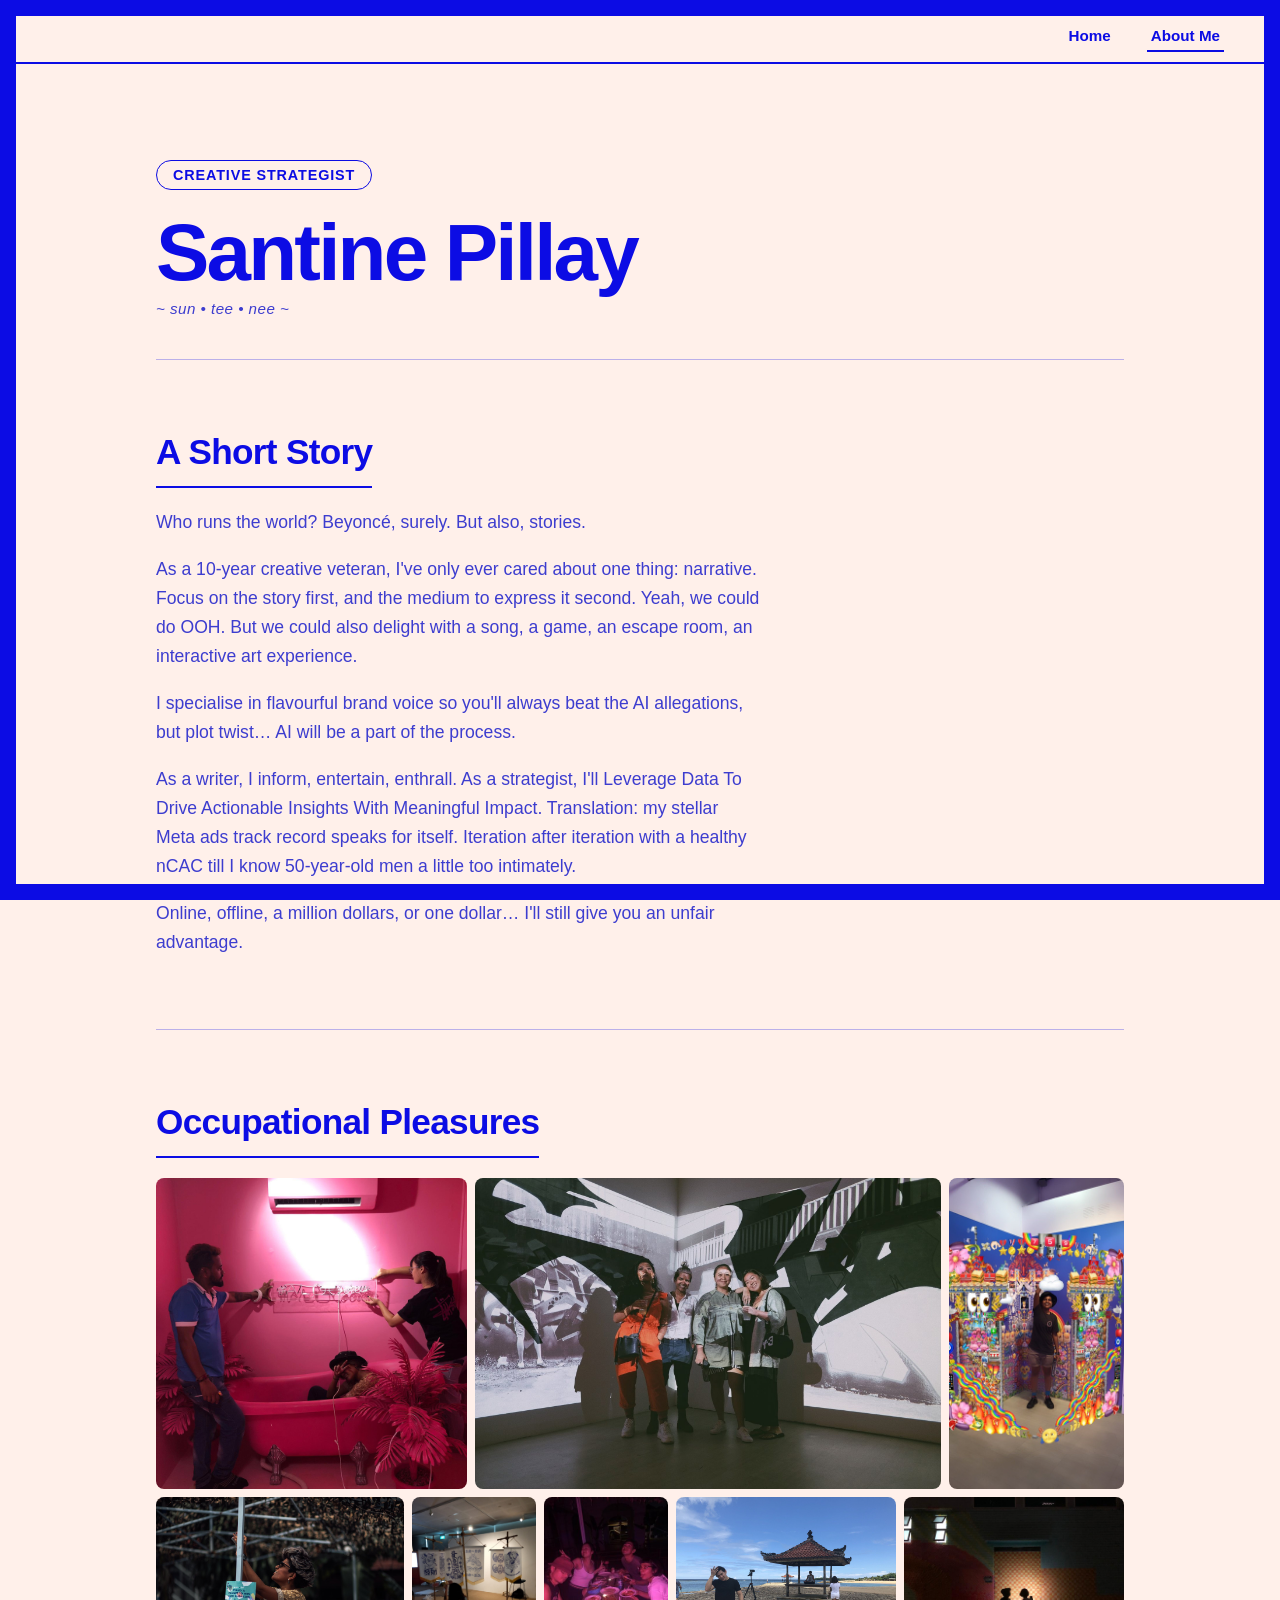
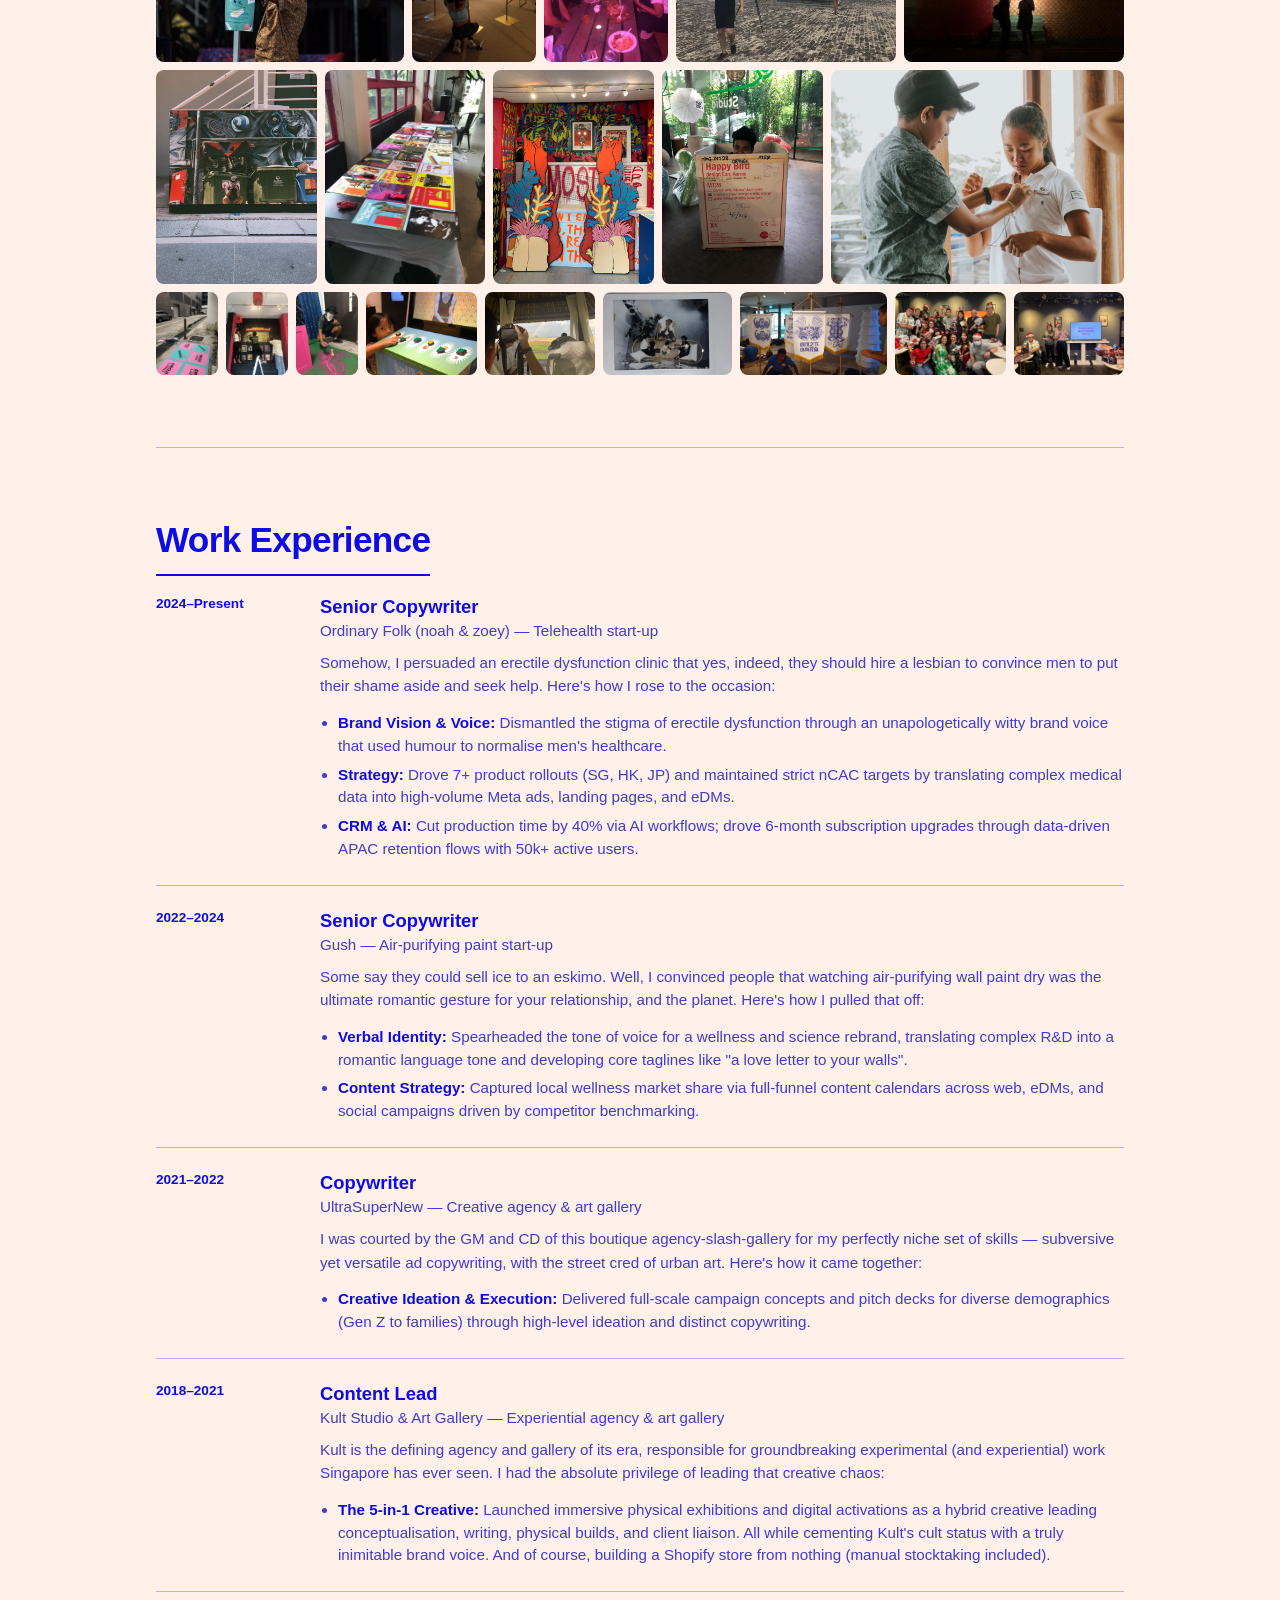
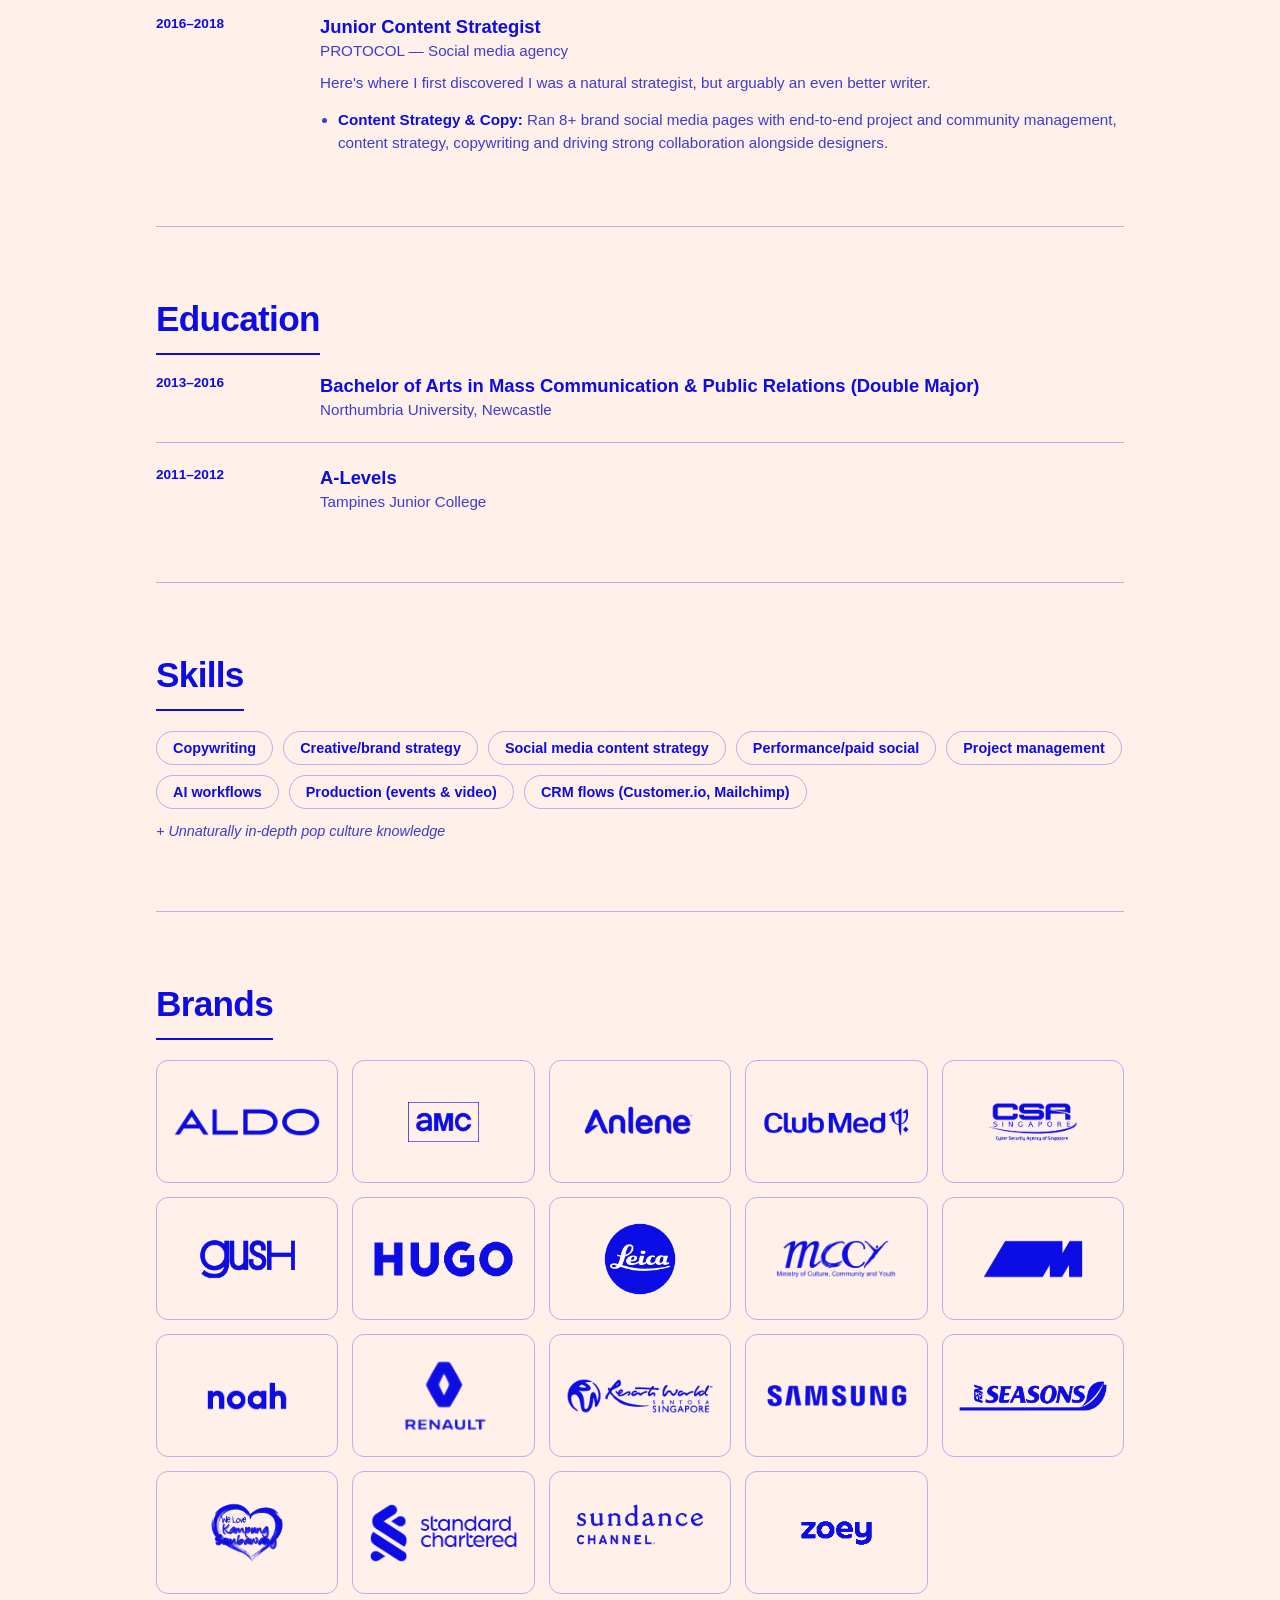
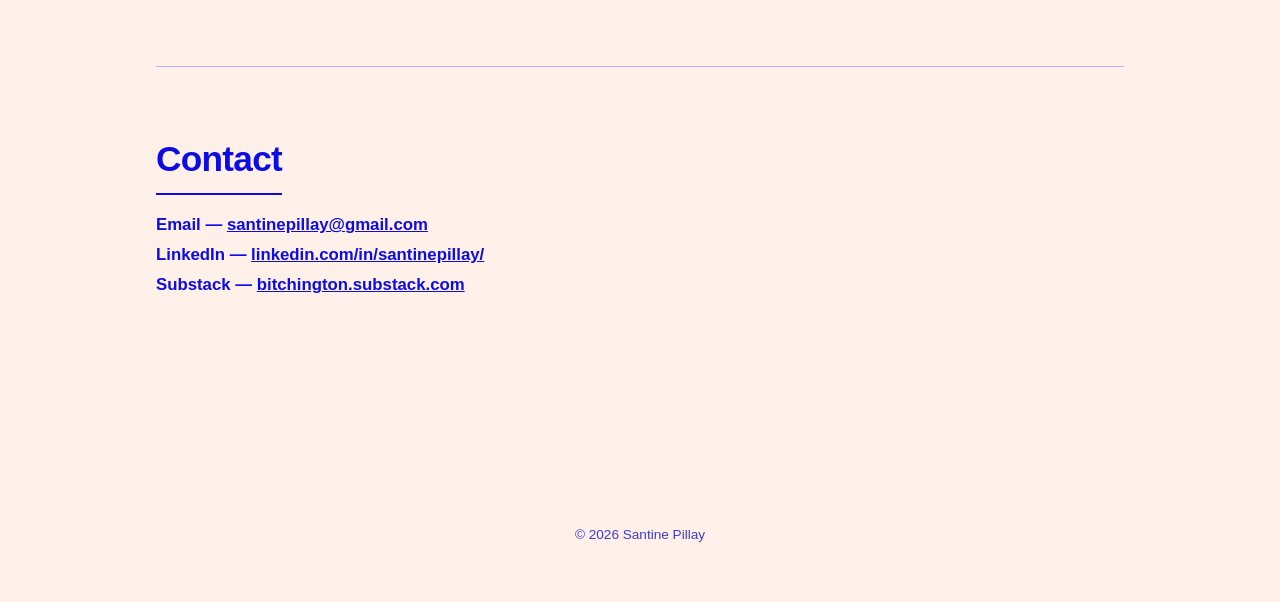
==== commit d6ada3b9: "Add Brands logos, Occupational Pleasures gallery, Better Campaign project - Add Occupational Pleasur" ====
--- a/about.html
+++ b/about.html
@@ -13,8 +13,8 @@
   <div class="page-frame" aria-hidden="true"></div>
 
   <nav class="nav">
-    <a href="index.html" class="nav__name">Home</a>
     <ul class="nav__links">
+      <li><a href="index.html">Home</a></li>
       <li><a href="about.html" aria-current="page">About Me</a></li>
     </ul>
   </nav>
@@ -35,6 +35,11 @@
     </section>
 
     <section>
+      <h2 class="section-title">Occupational Pleasures</h2>
+      <div class="op-grid" id="op-grid"></div>
+    </section>
+
+    <section>
       <h2 class="section-title">Work Experience</h2>
       <div class="work-experience" id="work-experience"></div>
     </section>
@@ -50,7 +55,7 @@
     </section>
 
     <section>
-      <h2 class="section-title">Clients</h2>
+      <h2 class="section-title">Brands</h2>
       <div class="clients" id="clients"></div>
     </section>
 
@@ -63,6 +68,14 @@
 
   <footer>© 2026 Santine Pillay</footer>
 
+  <!-- LIGHTBOX: tap any image to enlarge + step through the gallery -->
+  <div class="lightbox" id="lightbox">
+    <button class="lightbox__close" id="lightbox-close" type="button" aria-label="Close">✕</button>
+    <button class="lightbox__arrow lightbox__arrow--prev" id="lightbox-prev" type="button" aria-label="Previous">‹</button>
+    <div class="lightbox__content" id="lightbox-content"></div>
+    <button class="lightbox__arrow lightbox__arrow--next" id="lightbox-next" type="button" aria-label="Next">›</button>
+  </div>
+
   <script src="js/data.js"></script>
   <script src="js/main.js"></script>
 </body>
--- a/css/style.css
+++ b/css/style.css
@@ -69,7 +69,7 @@
   z-index: 50;
   display: flex;
   align-items: center;
-  justify-content: space-between;
+  justify-content: flex-end;
   /* Slightly more top padding than bottom — visually centers the
      text, which otherwise reads as sitting too high in the bar. */
   padding: 27px clamp(20px, 5vw, 56px) 17px;
@@ -77,12 +77,6 @@
   border-bottom: 2px solid var(--wave);
 }
 
-/* "Home" (left) now uses the exact same treatment as the "About Me"
-   link (right) — same weight/size/padding/hover underline — since
-   they're functionally two equal nav links, not a logo + a link.
-   Matching the padding is also what fixes the vertical alignment:
-   without it, "Home" sat higher than "About Me" in the bar. */
-.nav__name,
 .nav__links a {
   text-decoration: none;
   font-weight: 600;
@@ -100,7 +94,6 @@
   padding: 0;
 }
 
-.nav__name::after,
 .nav__links a::after {
   content: "";
   position: absolute;
@@ -112,8 +105,6 @@
   transition: width 0.25s ease;
 }
 
-.nav__name:hover::after,
-.nav__name[aria-current="page"]::after,
 .nav__links a:hover::after,
 .nav__links a[aria-current="page"]::after {
   width: 100%;
@@ -284,8 +275,14 @@
    ============================================================ */
 .cards {
   display: grid;
-  grid-template-columns: repeat(3, 1fr);
+  grid-template-columns: repeat(4, 1fr);
   gap: 20px;
+}
+
+@media (max-width: 1000px) {
+  .cards {
+    grid-template-columns: repeat(2, 1fr);
+  }
 }
 
 @media (max-width: 820px) {
@@ -868,20 +865,6 @@
   border-radius: 999px;
 }
 
-/* Socials — a genuinely FIXED height (not just a cap), sized to the
-   "standard" case: a single 4:5 image, which measures exactly 618px
-   with the label and padding. This is deliberately "height" and not
-   "max-height" — a max-height still lets the box shrink for smaller
-   assets, which moves the button around exactly as much as a box
-   that grows too tall. Fixed height means the button sits in the
-   exact same spot every single time, whether the asset is small or
-   at the 4:5 standard. A 9x16 or a big campaign grid naturally
-   exceeds this and scrolls, which is fine — that's the rare case. */
-.randomiser__result--scroll-social.is-visible {
-  height: 630px;
-  max-height: 630px;
-}
-
 /* Brand experience mode of the writing box — same fixed-height logic,
    sized from measuring every real project (571–665px); Odyssey is the
    tallest, so this comfortably fits all four with zero scrolling,
@@ -1348,10 +1331,59 @@
   margin: 0;
 }
 
+.op-grid {
+  display: flex;
+  flex-direction: column;
+  gap: 8px;
+}
+
+.op-grid__row {
+  display: flex;
+  gap: 8px;
+}
+
+.op-grid__tile {
+  flex-shrink: 0;
+  height: 100%;
+  overflow: hidden;
+  border-radius: 8px;
+  cursor: pointer;
+}
+
+.op-grid__tile img {
+  width: 100%;
+  height: 100%;
+  object-fit: cover;
+  display: block;
+  transition: transform 0.25s ease;
+}
+
+.op-grid__tile:hover img {
+  transform: scale(1.06);
+}
+
 .clients {
   display: grid;
-  grid-template-columns: repeat(auto-fit, minmax(150px, 1fr));
+  grid-template-columns: repeat(5, 1fr);
   gap: 14px;
+}
+
+@media (max-width: 780px) {
+  .clients {
+    grid-template-columns: repeat(4, 1fr);
+  }
+}
+
+@media (max-width: 460px) {
+  .clients {
+    grid-template-columns: repeat(2, 1fr);
+  }
+}
+
+.client-chip--filler {
+  visibility: hidden;
+  pointer-events: none;
+  border-color: transparent;
 }
 
 .client-chip {
@@ -1366,7 +1398,7 @@
   font-weight: 600;
   color: var(--ink);
   font-size: 0.9rem;
-  min-height: 72px;
+  height: 123px;
 }
 
 .client-chip img {
